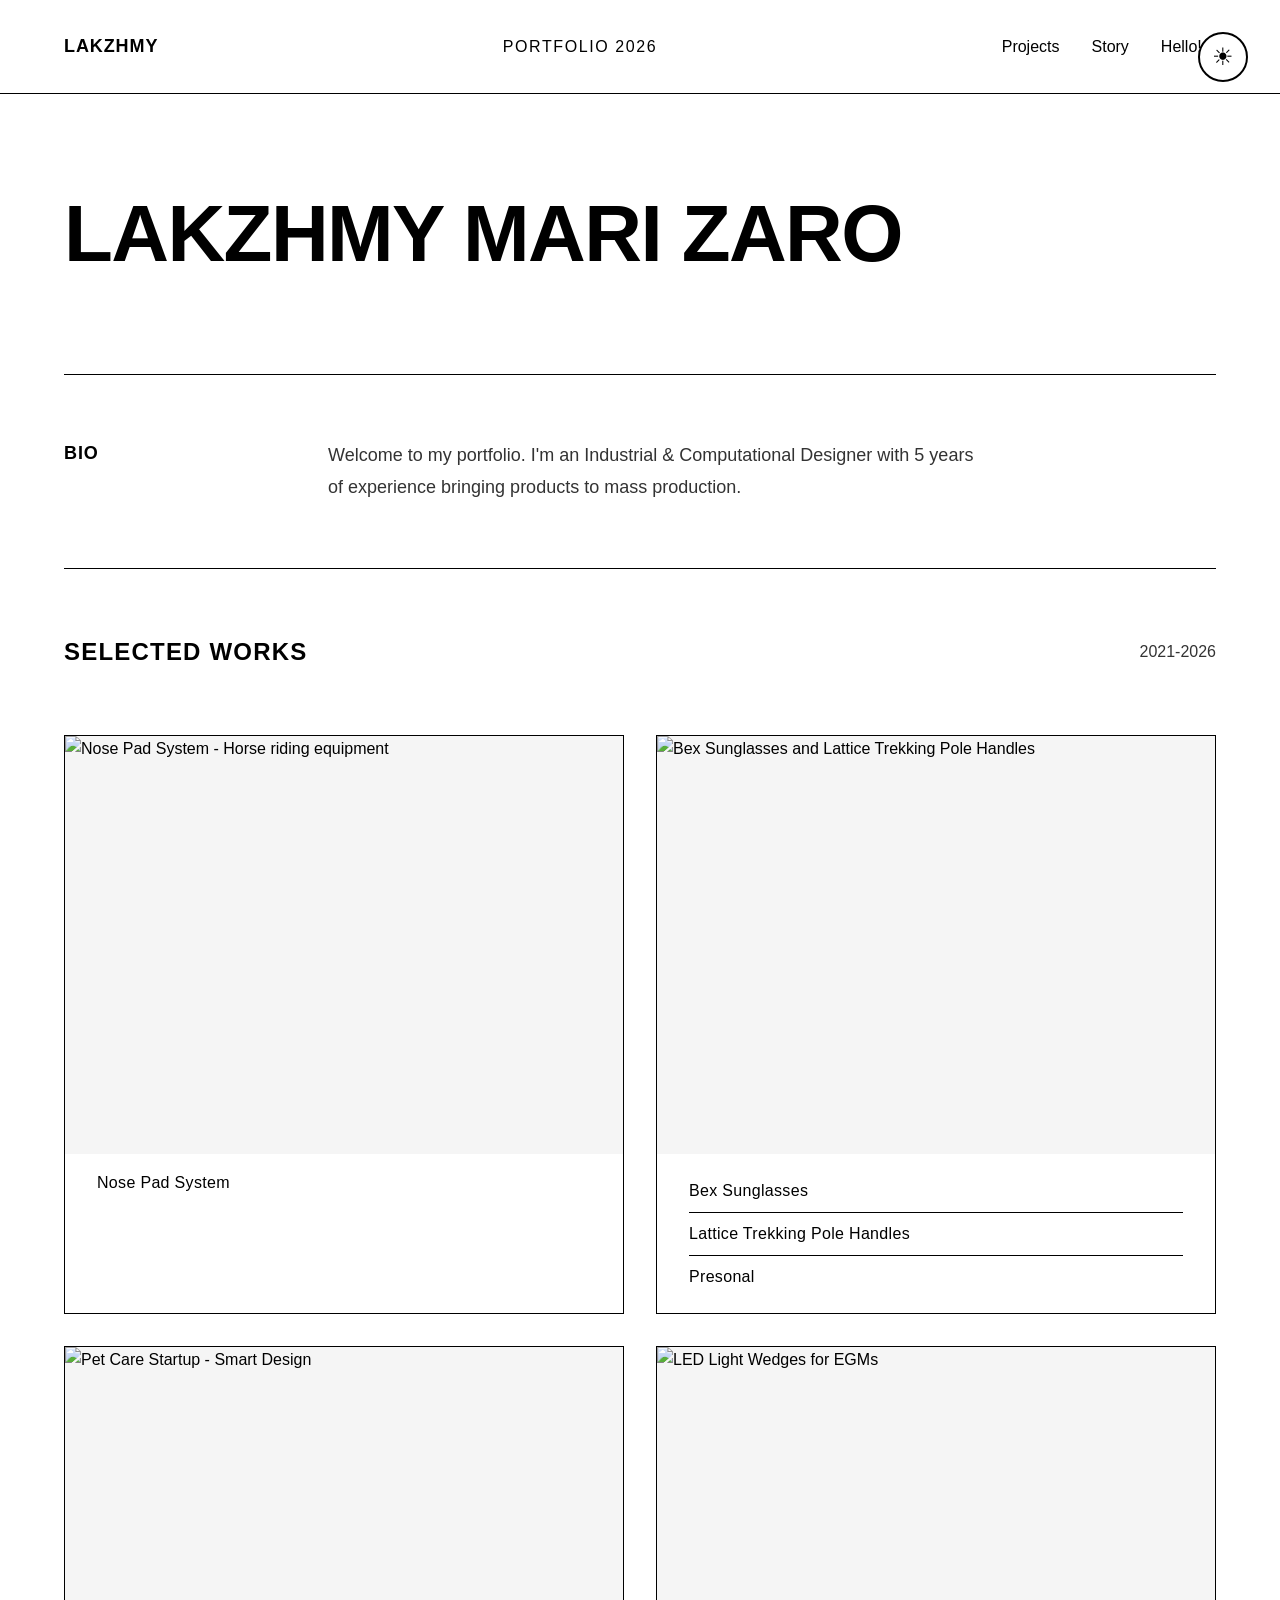
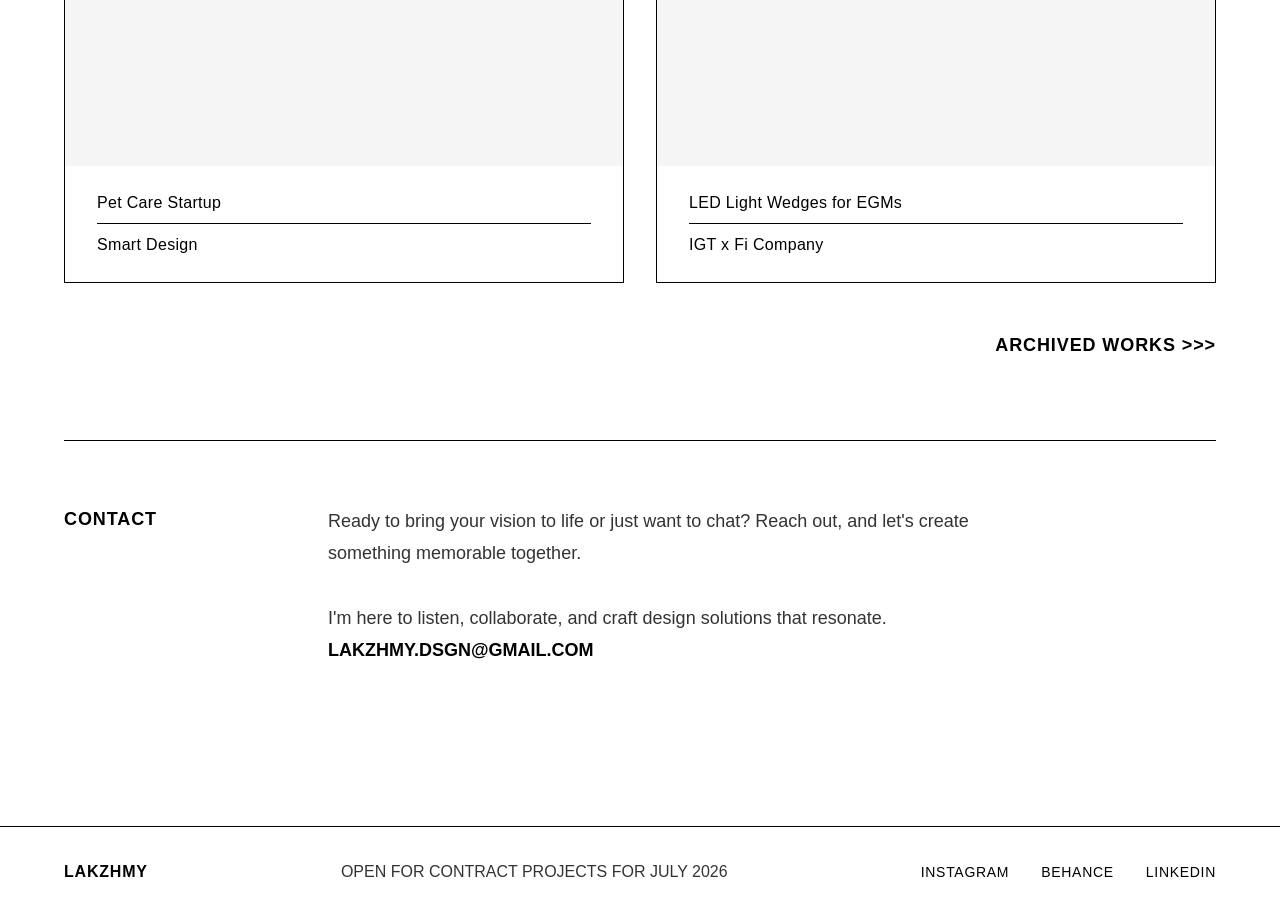
==== index.html @ 252c100a "Initial portfolio website implementation - Set up responsive home page with project grid - Implement" ====
<!DOCTYPE html>
<html lang="en">
<head>
    <meta charset="UTF-8">
    <meta name="viewport" content="width=device-width, initial-scale=1.0">
    <meta name="description" content="Lakzhmy Mari Zaro - Industrial & Computational Designer Portfolio">
    <title>Lakzhmy Mari Zaro | Portfolio 2026</title>
    <link rel="stylesheet" href="css/style.css">
</head>
<body>
    <!-- Theme Switcher Button -->
    <button id="theme-toggle" class="theme-toggle" aria-label="Toggle theme">
        <span class="theme-icon"></span>
    </button>

    <!-- Header -->
    <header class="header">
        <div class="header-left">
            <a href="index.html" class="logo">LAKZHMY</a>
        </div>
        <div class="header-center">
            <span class="portfolio-year">PORTFOLIO 2026</span>
        </div>
        <nav class="header-right">
            <a href="#projects" class="nav-link">Projects</a>
            <a href="story.html" class="nav-link">Story</a>
            <a href="#contact" class="nav-link">Hello! :)</a>
        </nav>
    </header>

    <!-- Main Content -->
    <main class="main-content">
        <!-- Hero Section -->
        <section class="hero">
            <h1 class="hero-title">LAKZHMY MARI ZARO</h1>
        </section>

        <!-- Bio Section -->
        <section class="bio-section">
            <div class="bio-container">
                <h2 class="bio-label">BIO</h2>
                <p class="bio-text">
                    Welcome to my portfolio. I'm an Industrial & Computational Designer with 5 years<br>
                    of experience bringing products to mass production.
                </p>
            </div>
        </section>

        <!-- Selected Works Section -->
        <section id="projects" class="selected-works">
            <div class="section-header">
                <h2 class="section-title">SELECTED WORKS</h2>
                <span class="section-years">2021-2026</span>
            </div>

            <div class="projects-grid">
                <!-- Project 1: Nose Pad System -->
                <a href="projects/nose-pad-system.html" class="project-card">
                    <div class="project-image">
                        <img src="https://images.unsplash.com/photo-1553284965-83fd3e82fa5a?w=800&h=600&fit=crop" alt="Nose Pad System - Horse riding equipment">
                    </div>
                    <h3 class="project-title">Nose Pad System</h3>
                </a>

                <!-- Project 2: Bex Sunglasses / Lattice Trekking -->
                <a href="projects/bex-sunglasses.html" class="project-card">
                    <div class="project-image">
                        <img src="https://images.unsplash.com/photo-1551632811-561732d1e306?w=800&h=600&fit=crop" alt="Bex Sunglasses and Lattice Trekking Pole Handles">
                    </div>
                    <div class="project-title-group">
                        <h3 class="project-title">Bex Sunglasses</h3>
                        <h3 class="project-title">Lattice Trekking Pole Handles</h3>
                        <h3 class="project-title">Presonal</h3>
                    </div>
                </a>

                <!-- Project 3: Pet Care Startup -->
                <a href="projects/pet-care-startup.html" class="project-card">
                    <div class="project-image">
                        <img src="https://images.unsplash.com/photo-1587300003388-59208cc962cb?w=800&h=600&fit=crop" alt="Pet Care Startup - Smart Design">
                    </div>
                    <div class="project-title-group">
                        <h3 class="project-title">Pet Care Startup</h3>
                        <h3 class="project-title">Smart Design</h3>
                    </div>
                </a>

                <!-- Project 4: LED Light Wedges -->
                <a href="projects/led-light-wedges.html" class="project-card">
                    <div class="project-image">
                        <img src="https://images.unsplash.com/photo-1511512578047-dfb367046420?w=800&h=600&fit=crop" alt="LED Light Wedges for EGMs">
                    </div>
                    <div class="project-title-group">
                        <h3 class="project-title">LED Light Wedges for EGMs</h3>
                        <h3 class="project-title">IGT x Fi Company</h3>
                    </div>
                </a>
            </div>

            <div class="archived-link">
                <a href="#" class="archived-works-link">ARCHIVED WORKS >>></a>
            </div>
        </section>

        <!-- Contact Section -->
        <section id="contact" class="contact-section">
            <div class="contact-container">
                <h2 class="contact-label">CONTACT</h2>
                <div class="contact-content">
                    <p class="contact-text">
                        Ready to bring your vision to life or just want to chat? Reach out, and let's create<br>
                        something memorable together.
                    </p>
                    <p class="contact-text">
                        I'm here to listen, collaborate, and craft design solutions that resonate.<br>
                        <a href="mailto:lakzhmy.dsgn@gmail.com" class="contact-email">LAKZHMY.DSGN@GMAIL.COM</a>
                    </p>
                </div>
            </div>
        </section>
    </main>

    <!-- Footer -->
    <footer class="footer">
        <div class="footer-left">
            <span class="footer-brand">LAKZHMY</span>
        </div>
        <div class="footer-center">
            <span class="footer-text">OPEN FOR CONTRACT PROJECTS FOR JULY 2026</span>
        </div>
        <div class="footer-right">
            <a href="https://instagram.com" target="_blank" rel="noopener" class="footer-link">INSTAGRAM</a>
            <a href="https://behance.net" target="_blank" rel="noopener" class="footer-link">BEHANCE</a>
            <a href="https://linkedin.com" target="_blank" rel="noopener" class="footer-link">LINKEDIN</a>
        </div>
    </footer>

    <script src="js/main.js"></script>
</body>
</html>
---- css/style.css ----
/* ===========================
   CSS VARIABLES & THEMING
   =========================== */
:root {
    /* Light Theme (Default) */
    --bg-primary: #FFFFFF;
    --bg-secondary: #F5F5F5;
    --text-primary: #000000;
    --text-secondary: #333333;
    --border-color: #000000;
    --hover-bg: #000000;
    --hover-text: #FFFFFF;

    /* Spacing */
    --spacing-xs: 0.5rem;
    --spacing-sm: 1rem;
    --spacing-md: 2rem;
    --spacing-lg: 4rem;
    --spacing-xl: 6rem;

    /* Typography */
    --font-family: 'Urbanist', -apple-system, BlinkMacSystemFont, 'Segoe UI', 'Helvetica Neue', Arial, sans-serif;
    --font-size-xs: 0.875rem;
    --font-size-sm: 1rem;
    --font-size-md: 1.125rem;
    --font-size-lg: 1.5rem;
    --font-size-xl: 3rem;
    --font-size-hero: 5rem;
}

/* Dark Theme */
[data-theme="dark"] {
    --bg-primary: #000000;
    --bg-secondary: #1A1A1A;
    --text-primary: #FFFFFF;
    --text-secondary: #CCCCCC;
    --border-color: #FFFFFF;
    --hover-bg: #FFFFFF;
    --hover-text: #000000;
}

/* ===========================
   RESET & BASE STYLES
   =========================== */
* {
    margin: 0;
    padding: 0;
    box-sizing: border-box;
}

html {
    scroll-behavior: smooth;
}

body {
    font-family: var(--font-family);
    background-color: var(--bg-primary);
    color: var(--text-primary);
    line-height: 1.6;
    transition: background-color 0.3s ease, color 0.3s ease;
    overflow-x: hidden;
}

a {
    color: inherit;
    text-decoration: none;
    transition: all 0.3s ease;
}

img {
    max-width: 100%;
    height: auto;
    display: block;
}

/* ===========================
   THEME TOGGLE BUTTON
   =========================== */
.theme-toggle {
    position: fixed;
    top: 2rem;
    right: 2rem;
    z-index: 1000;
    width: 50px;
    height: 50px;
    border-radius: 50%;
    border: 2px solid var(--border-color);
    background-color: var(--bg-primary);
    cursor: pointer;
    display: flex;
    align-items: center;
    justify-content: center;
    transition: all 0.3s ease;
}

.theme-toggle:hover {
    background-color: var(--hover-bg);
    transform: rotate(180deg);
}

.theme-icon::before {
    content: '☀';
    font-size: 1.5rem;
    transition: all 0.3s ease;
}

[data-theme="dark"] .theme-icon::before {
    content: '☾';
}

.theme-toggle:hover .theme-icon::before {
    color: var(--hover-text);
}

/* ===========================
   HEADER
   =========================== */
.header {
    display: flex;
    justify-content: space-between;
    align-items: center;
    padding: 2rem 4rem;
    border-bottom: 1px solid var(--border-color);
    position: sticky;
    top: 0;
    background-color: var(--bg-primary);
    z-index: 100;
}

.logo {
    font-size: var(--font-size-md);
    font-weight: 600;
    letter-spacing: 0.05em;
}

.portfolio-year {
    font-size: var(--font-size-sm);
    font-weight: 500;
    letter-spacing: 0.1em;
}

.header-right {
    display: flex;
    gap: var(--spacing-md);
}

.nav-link {
    font-size: var(--font-size-sm);
    font-weight: 400;
    position: relative;
}

.nav-link::after {
    content: '';
    position: absolute;
    bottom: -4px;
    left: 0;
    width: 0;
    height: 2px;
    background-color: var(--text-primary);
    transition: width 0.3s ease;
}

.nav-link:hover::after {
    width: 100%;
}

/* ===========================
   MAIN CONTENT
   =========================== */
.main-content {
    max-width: 1400px;
    margin: 0 auto;
    padding: 0 4rem;
}

/* ===========================
   HERO SECTION
   =========================== */
.hero {
    padding: var(--spacing-xl) 0;
    text-align: left;
}

.hero-title {
    font-size: var(--font-size-hero);
    font-weight: 700;
    letter-spacing: -0.02em;
    line-height: 1.1;
}

/* ===========================
   BIO SECTION
   =========================== */
.bio-section {
    padding: var(--spacing-lg) 0;
    border-top: 1px solid var(--border-color);
}

.bio-container {
    display: grid;
    grid-template-columns: 200px 1fr;
    gap: var(--spacing-lg);
}

.bio-label {
    font-size: var(--font-size-md);
    font-weight: 600;
    letter-spacing: 0.05em;
}

.bio-text {
    font-size: var(--font-size-md);
    line-height: 1.8;
    color: var(--text-secondary);
}

/* ===========================
   SELECTED WORKS SECTION
   =========================== */
.selected-works {
    padding: var(--spacing-lg) 0;
    border-top: 1px solid var(--border-color);
}

.section-header {
    display: flex;
    justify-content: space-between;
    align-items: center;
    margin-bottom: var(--spacing-lg);
}

.section-title {
    font-size: var(--font-size-lg);
    font-weight: 600;
    letter-spacing: 0.05em;
}

.section-years {
    font-size: var(--font-size-sm);
    color: var(--text-secondary);
}

/* ===========================
   PROJECTS GRID
   =========================== */
.projects-grid {
    display: grid;
    grid-template-columns: repeat(2, 1fr);
    gap: var(--spacing-md);
    margin-bottom: var(--spacing-md);
}

.project-card {
    display: block;
    border: 1px solid var(--border-color);
    overflow: hidden;
    transition: transform 0.3s ease, box-shadow 0.3s ease;
}

.project-card:hover {
    transform: translateY(-8px);
    box-shadow: 0 10px 30px rgba(0, 0, 0, 0.1);
}

[data-theme="dark"] .project-card:hover {
    box-shadow: 0 10px 30px rgba(255, 255, 255, 0.1);
}

.project-image {
    width: 100%;
    aspect-ratio: 4/3;
    overflow: hidden;
    background-color: var(--bg-secondary);
}

.project-image img {
    width: 100%;
    height: 100%;
    object-fit: cover;
    transition: transform 0.3s ease;
}

.project-card:hover .project-image img {
    transform: scale(1.05);
}

.project-title,
.project-title-group {
    padding: var(--spacing-sm) var(--spacing-md);
    background-color: var(--bg-primary);
}

.project-title {
    font-size: var(--font-size-sm);
    font-weight: 500;
    letter-spacing: 0.02em;
}

.project-title-group .project-title {
    padding: var(--spacing-xs) 0;
    border-bottom: 1px solid var(--border-color);
}

.project-title-group .project-title:last-child {
    border-bottom: none;
}

/* ===========================
   ARCHIVED WORKS LINK
   =========================== */
.archived-link {
    text-align: right;
    margin-top: var(--spacing-md);
}

.archived-works-link {
    font-size: var(--font-size-md);
    font-weight: 600;
    letter-spacing: 0.05em;
    display: inline-block;
    padding: var(--spacing-sm) 0;
}

.archived-works-link:hover {
    text-decoration: underline;
}

/* ===========================
   CONTACT SECTION
   =========================== */
.contact-section {
    padding: var(--spacing-lg) 0;
    border-top: 1px solid var(--border-color);
}

.contact-container {
    display: grid;
    grid-template-columns: 200px 1fr;
    gap: var(--spacing-lg);
}

.contact-label {
    font-size: var(--font-size-md);
    font-weight: 600;
    letter-spacing: 0.05em;
}

.contact-content {
    display: flex;
    flex-direction: column;
    gap: var(--spacing-md);
}

.contact-text {
    font-size: var(--font-size-md);
    line-height: 1.8;
    color: var(--text-secondary);
}

.contact-email {
    font-weight: 600;
    color: var(--text-primary);
    text-decoration: none;
}

.contact-email:hover {
    text-decoration: underline;
}

/* ===========================
   FOOTER
   =========================== */
.footer {
    display: flex;
    justify-content: space-between;
    align-items: center;
    padding: 2rem 4rem;
    border-top: 1px solid var(--border-color);
    margin-top: var(--spacing-xl);
}

.footer-brand {
    font-size: var(--font-size-sm);
    font-weight: 600;
    letter-spacing: 0.05em;
}

.footer-text {
    font-size: var(--font-size-sm);
    color: var(--text-secondary);
}

.footer-right {
    display: flex;
    gap: var(--spacing-md);
}

.footer-link {
    font-size: var(--font-size-xs);
    font-weight: 500;
    letter-spacing: 0.05em;
}

.footer-link:hover {
    text-decoration: underline;
}

/* ===========================
   RESPONSIVE DESIGN
   =========================== */

/* Tablet (768px - 1024px) */
@media (max-width: 1024px) {
    :root {
        --font-size-hero: 4rem;
        --spacing-lg: 3rem;
        --spacing-xl: 4rem;
    }

    .header,
    .main-content,
    .footer {
        padding-left: 2rem;
        padding-right: 2rem;
    }

    .bio-container,
    .contact-container {
        grid-template-columns: 150px 1fr;
    }
}

/* Mobile (max 768px) */
@media (max-width: 768px) {
    :root {
        --font-size-hero: 2.5rem;
        --font-size-xl: 2rem;
        --font-size-lg: 1.25rem;
        --spacing-md: 1.5rem;
        --spacing-lg: 2rem;
        --spacing-xl: 3rem;
    }

    .theme-toggle {
        top: 1rem;
        right: 1rem;
        width: 40px;
        height: 40px;
    }

    .header {
        flex-direction: column;
        gap: var(--spacing-sm);
        padding: 1.5rem;
        text-align: center;
    }

    .header-center {
        order: -1;
    }

    .header-right {
        gap: var(--spacing-sm);
    }

    .main-content,
    .footer {
        padding: 0 1.5rem;
    }

    .bio-container,
    .contact-container {
        grid-template-columns: 1fr;
        gap: var(--spacing-sm);
    }

    .projects-grid {
        grid-template-columns: 1fr;
        gap: var(--spacing-sm);
    }

    .footer {
        flex-direction: column;
        gap: var(--spacing-sm);
        text-align: center;
    }

    .footer-right {
        flex-direction: column;
        gap: var(--spacing-xs);
    }
}

/* Small Mobile (max 480px) */
@media (max-width: 480px) {
    :root {
        --font-size-hero: 2rem;
    }

    .hero-title {
        word-break: break-word;
    }

    .header-right {
        flex-direction: column;
        gap: 0.5rem;
    }
}
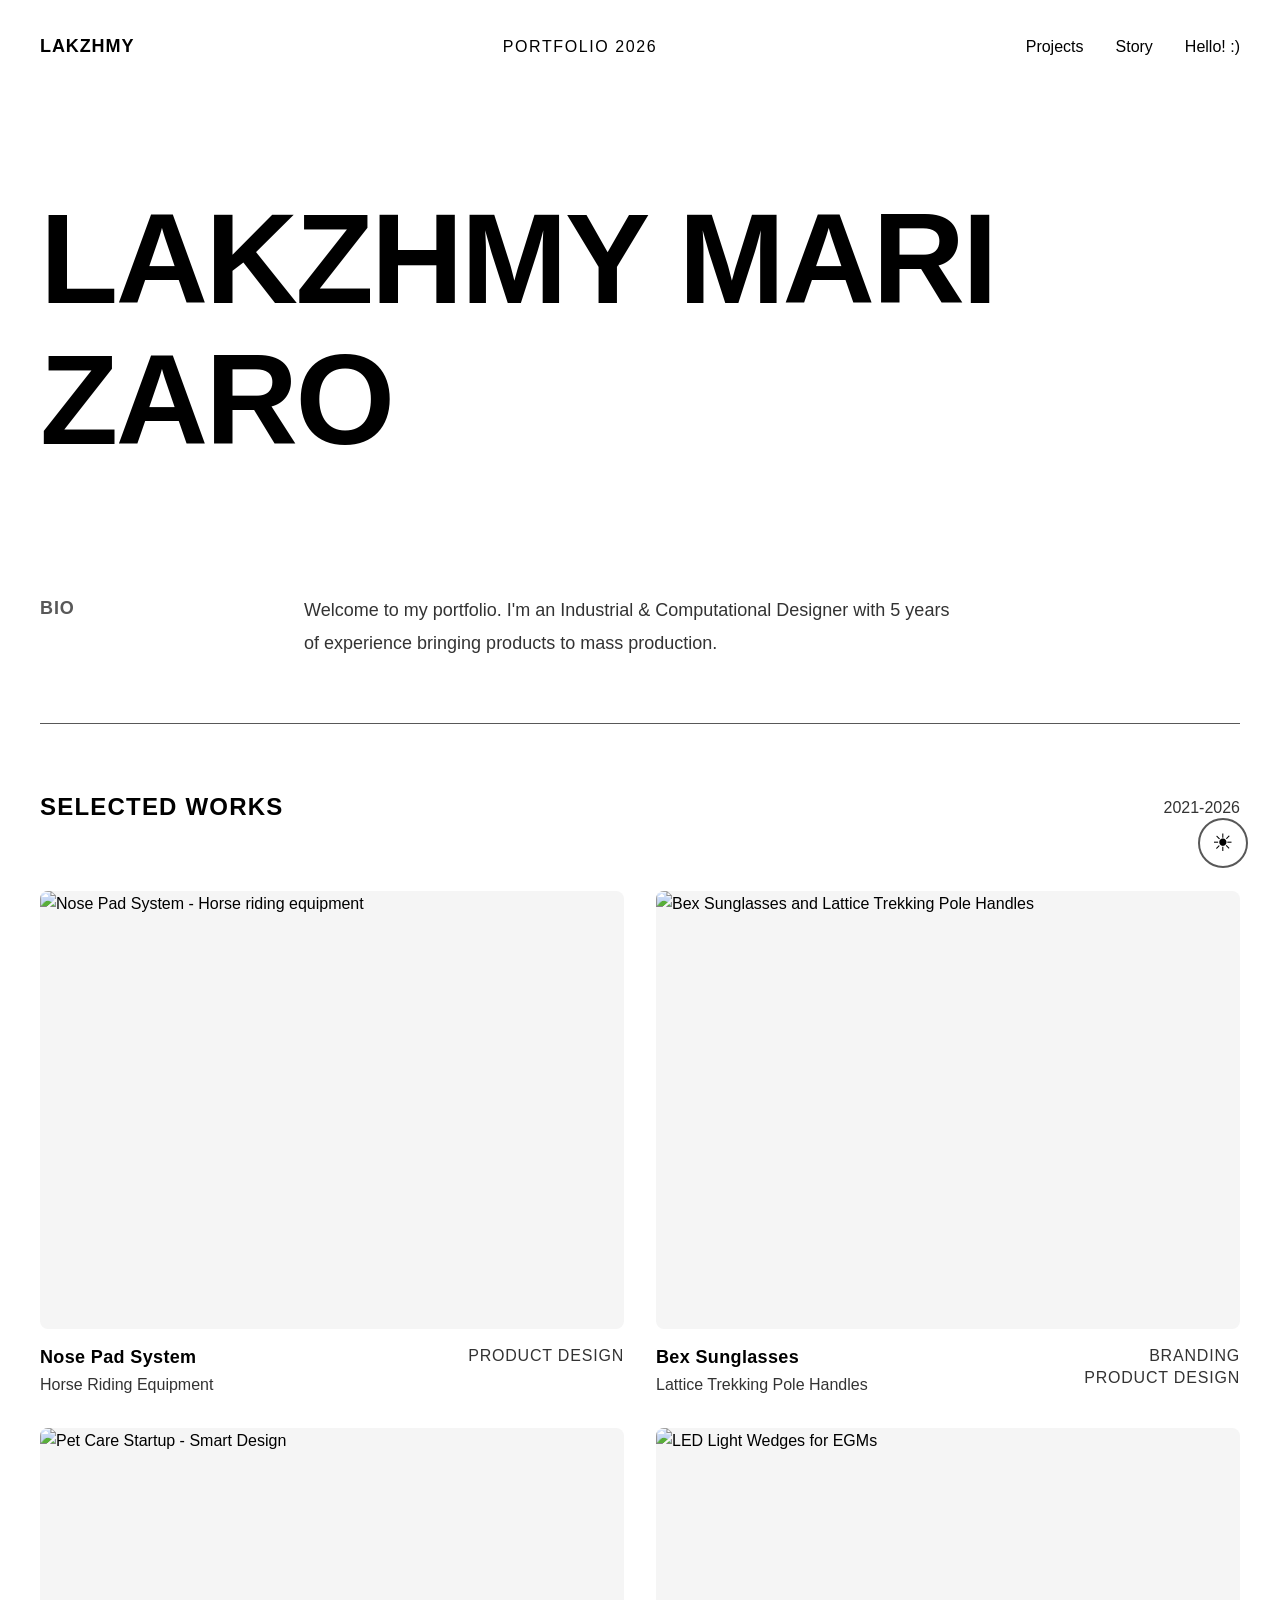
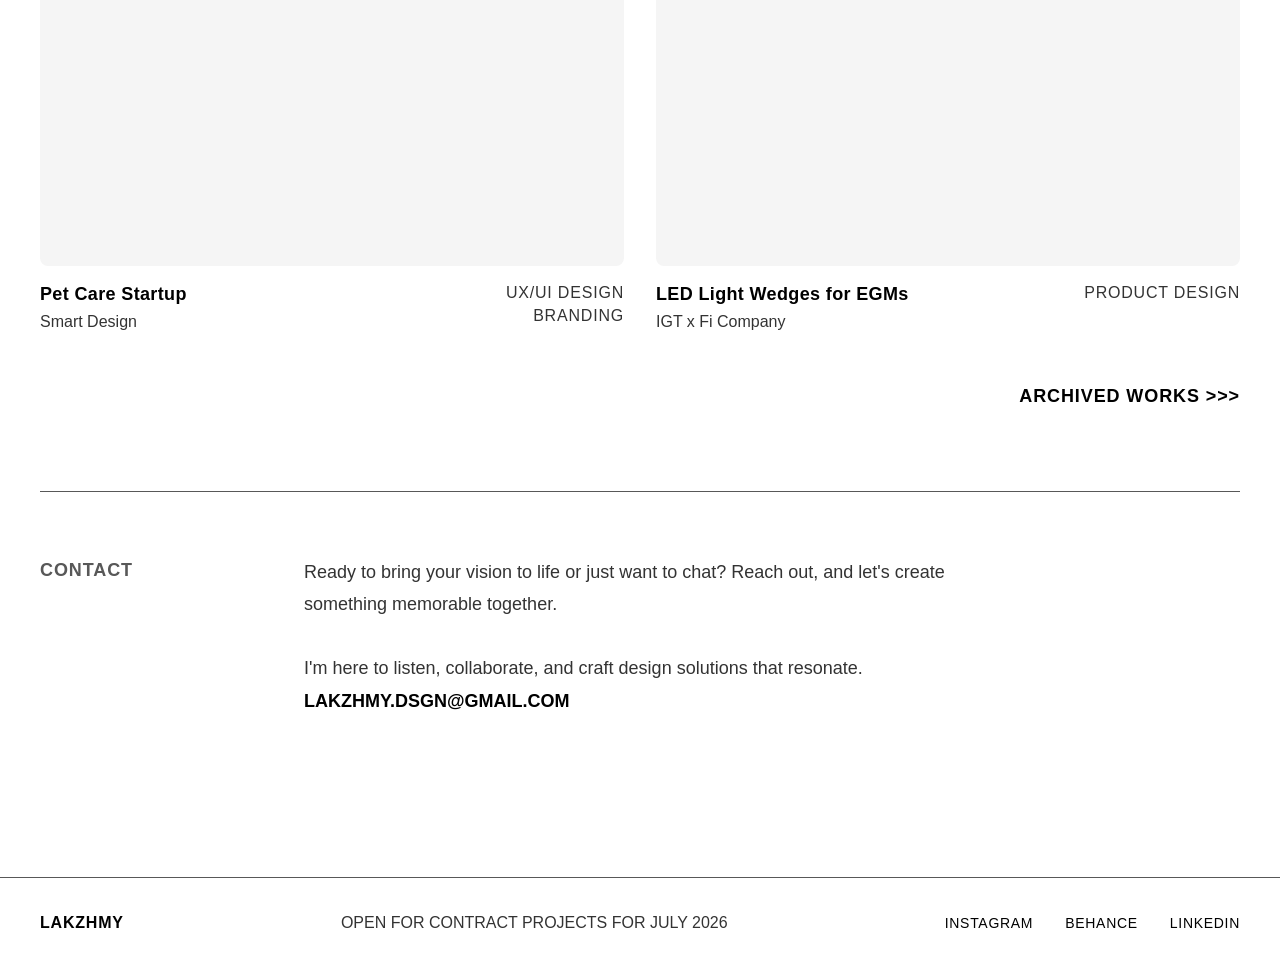
==== commit 789dc0dd: "Update portfolio design: refined borders, spacing, and project card layout - Updated border styling:" ====
--- a/index.html
+++ b/index.html
@@ -59,7 +59,13 @@
                     <div class="project-image">
                         <img src="https://images.unsplash.com/photo-1553284965-83fd3e82fa5a?w=800&h=600&fit=crop" alt="Nose Pad System - Horse riding equipment">
                     </div>
-                    <h3 class="project-title">Nose Pad System</h3>
+                    <div class="project-info">
+                        <div class="project-details">
+                            <h3 class="project-title">Nose Pad System</h3>
+                            <p class="project-subtitle">Horse Riding Equipment</p>
+                        </div>
+                        <span class="project-type">Product Design</span>
+                    </div>
                 </a>
 
                 <!-- Project 2: Bex Sunglasses / Lattice Trekking -->
@@ -67,10 +73,12 @@
                     <div class="project-image">
                         <img src="https://images.unsplash.com/photo-1551632811-561732d1e306?w=800&h=600&fit=crop" alt="Bex Sunglasses and Lattice Trekking Pole Handles">
                     </div>
-                    <div class="project-title-group">
-                        <h3 class="project-title">Bex Sunglasses</h3>
-                        <h3 class="project-title">Lattice Trekking Pole Handles</h3>
-                        <h3 class="project-title">Presonal</h3>
+                    <div class="project-info">
+                        <div class="project-details">
+                            <h3 class="project-title">Bex Sunglasses</h3>
+                            <p class="project-subtitle">Lattice Trekking Pole Handles</p>
+                        </div>
+                        <span class="project-type">Branding<br>Product Design</span>
                     </div>
                 </a>
 
@@ -79,9 +87,12 @@
                     <div class="project-image">
                         <img src="https://images.unsplash.com/photo-1587300003388-59208cc962cb?w=800&h=600&fit=crop" alt="Pet Care Startup - Smart Design">
                     </div>
-                    <div class="project-title-group">
-                        <h3 class="project-title">Pet Care Startup</h3>
-                        <h3 class="project-title">Smart Design</h3>
+                    <div class="project-info">
+                        <div class="project-details">
+                            <h3 class="project-title">Pet Care Startup</h3>
+                            <p class="project-subtitle">Smart Design</p>
+                        </div>
+                        <span class="project-type">UX/UI Design<br>Branding</span>
                     </div>
                 </a>
 
@@ -90,9 +101,12 @@
                     <div class="project-image">
                         <img src="https://images.unsplash.com/photo-1511512578047-dfb367046420?w=800&h=600&fit=crop" alt="LED Light Wedges for EGMs">
                     </div>
-                    <div class="project-title-group">
-                        <h3 class="project-title">LED Light Wedges for EGMs</h3>
-                        <h3 class="project-title">IGT x Fi Company</h3>
+                    <div class="project-info">
+                        <div class="project-details">
+                            <h3 class="project-title">LED Light Wedges for EGMs</h3>
+                            <p class="project-subtitle">IGT x Fi Company</p>
+                        </div>
+                        <span class="project-type">Product Design</span>
                     </div>
                 </a>
             </div>
--- a/css/style.css
+++ b/css/style.css
@@ -7,7 +7,8 @@
     --bg-secondary: #F5F5F5;
     --text-primary: #000000;
     --text-secondary: #333333;
-    --border-color: #000000;
+    --border-color: #585858;
+    --label-color: #585858;
     --hover-bg: #000000;
     --hover-text: #FFFFFF;
 
@@ -34,7 +35,8 @@
     --bg-secondary: #1A1A1A;
     --text-primary: #FFFFFF;
     --text-secondary: #CCCCCC;
-    --border-color: #FFFFFF;
+    --border-color: #585858;
+    --label-color: #585858;
     --hover-bg: #FFFFFF;
     --hover-text: #000000;
 }
@@ -78,7 +80,7 @@
    =========================== */
 .theme-toggle {
     position: fixed;
-    top: 2rem;
+    bottom: 2rem;
     right: 2rem;
     z-index: 1000;
     width: 50px;
@@ -101,11 +103,13 @@
 .theme-icon::before {
     content: '☀';
     font-size: 1.5rem;
+    color: var(--text-primary);
     transition: all 0.3s ease;
 }
 
 [data-theme="dark"] .theme-icon::before {
     content: '☾';
+    color: var(--text-primary);
 }
 
 .theme-toggle:hover .theme-icon::before {
@@ -119,11 +123,9 @@
     display: flex;
     justify-content: space-between;
     align-items: center;
-    padding: 2rem 4rem;
-    border-bottom: 1px solid var(--border-color);
+    padding: 2rem 40px;
     position: sticky;
     top: 0;
-    background-color: var(--bg-primary);
     z-index: 100;
 }
 
@@ -131,12 +133,16 @@
     font-size: var(--font-size-md);
     font-weight: 600;
     letter-spacing: 0.05em;
+    mix-blend-mode: difference;
+    color: var(--text-primary);
 }
 
 .portfolio-year {
     font-size: var(--font-size-sm);
     font-weight: 500;
     letter-spacing: 0.1em;
+    mix-blend-mode: difference;
+    color: var(--text-primary);
 }
 
 .header-right {
@@ -148,6 +154,8 @@
     font-size: var(--font-size-sm);
     font-weight: 400;
     position: relative;
+    mix-blend-mode: difference;
+    color: var(--text-primary);
 }
 
 .nav-link::after {
@@ -159,6 +167,7 @@
     height: 2px;
     background-color: var(--text-primary);
     transition: width 0.3s ease;
+    mix-blend-mode: difference;
 }
 
 .nav-link:hover::after {
@@ -169,9 +178,8 @@
    MAIN CONTENT
    =========================== */
 .main-content {
-    max-width: 1400px;
-    margin: 0 auto;
-    padding: 0 4rem;
+    margin: 0;
+    padding: 0 40px;
 }
 
 /* ===========================
@@ -179,14 +187,17 @@
    =========================== */
 .hero {
     padding: var(--spacing-xl) 0;
+    padding-bottom: 60px;
     text-align: left;
+    width: 100%;
 }
 
 .hero-title {
-    font-size: var(--font-size-hero);
+    font-size: clamp(2rem, 10vw, 160px);
     font-weight: 700;
     letter-spacing: -0.02em;
     line-height: 1.1;
+    width: 100%;
 }
 
 /* ===========================
@@ -194,7 +205,6 @@
    =========================== */
 .bio-section {
     padding: var(--spacing-lg) 0;
-    border-top: 1px solid var(--border-color);
 }
 
 .bio-container {
@@ -207,6 +217,7 @@
     font-size: var(--font-size-md);
     font-weight: 600;
     letter-spacing: 0.05em;
+    color: var(--label-color);
 }
 
 .bio-text {
@@ -220,7 +231,7 @@
    =========================== */
 .selected-works {
     padding: var(--spacing-lg) 0;
-    border-top: 1px solid var(--border-color);
+    border-top: 0.5px solid var(--border-color);
 }
 
 .section-header {
@@ -253,18 +264,7 @@
 
 .project-card {
     display: block;
-    border: 1px solid var(--border-color);
-    overflow: hidden;
-    transition: transform 0.3s ease, box-shadow 0.3s ease;
-}
-
-.project-card:hover {
-    transform: translateY(-8px);
-    box-shadow: 0 10px 30px rgba(0, 0, 0, 0.1);
-}
-
-[data-theme="dark"] .project-card:hover {
-    box-shadow: 0 10px 30px rgba(255, 255, 255, 0.1);
+    transition: transform 0.3s ease;
 }
 
 .project-image {
@@ -272,6 +272,8 @@
     aspect-ratio: 4/3;
     overflow: hidden;
     background-color: var(--bg-secondary);
+    border-radius: 8px;
+    margin-bottom: var(--spacing-sm);
 }
 
 .project-image img {
@@ -285,25 +287,42 @@
     transform: scale(1.05);
 }
 
-.project-title,
-.project-title-group {
-    padding: var(--spacing-sm) var(--spacing-md);
-    background-color: var(--bg-primary);
+.project-info {
+    display: flex;
+    justify-content: space-between;
+    align-items: flex-start;
+    gap: var(--spacing-md);
+}
+
+.project-details {
+    text-align: left;
+    flex-grow: 1;
 }
 
 .project-title {
-    font-size: var(--font-size-sm);
-    font-weight: 500;
+    font-size: var(--font-size-md);
+    font-weight: 600;
     letter-spacing: 0.02em;
-}
-
-.project-title-group .project-title {
-    padding: var(--spacing-xs) 0;
-    border-bottom: 1px solid var(--border-color);
-}
-
-.project-title-group .project-title:last-child {
-    border-bottom: none;
+    line-height: 1.4;
+    margin-bottom: 0.25rem;
+}
+
+.project-subtitle {
+    font-size: var(--font-size-sm);
+    font-weight: 400;
+    color: var(--text-secondary);
+    line-height: 1.4;
+}
+
+.project-type {
+    font-size: var(--font-size-sm);
+    font-weight: 400;
+    color: var(--text-secondary);
+    text-transform: uppercase;
+    letter-spacing: 0.05em;
+    text-align: right;
+    flex-shrink: 0;
+    line-height: 1.4;
 }
 
 /* ===========================
@@ -331,7 +350,7 @@
    =========================== */
 .contact-section {
     padding: var(--spacing-lg) 0;
-    border-top: 1px solid var(--border-color);
+    border-top: 0.5px solid var(--border-color);
 }
 
 .contact-container {
@@ -344,6 +363,7 @@
     font-size: var(--font-size-md);
     font-weight: 600;
     letter-spacing: 0.05em;
+    color: var(--label-color);
 }
 
 .contact-content {
@@ -375,8 +395,8 @@
     display: flex;
     justify-content: space-between;
     align-items: center;
-    padding: 2rem 4rem;
-    border-top: 1px solid var(--border-color);
+    padding: 2rem 40px;
+    border-top: 0.5px solid var(--border-color);
     margin-top: var(--spacing-xl);
 }
 
@@ -413,16 +433,8 @@
 /* Tablet (768px - 1024px) */
 @media (max-width: 1024px) {
     :root {
-        --font-size-hero: 4rem;
         --spacing-lg: 3rem;
         --spacing-xl: 4rem;
-    }
-
-    .header,
-    .main-content,
-    .footer {
-        padding-left: 2rem;
-        padding-right: 2rem;
     }
 
     .bio-container,
@@ -434,7 +446,6 @@
 /* Mobile (max 768px) */
 @media (max-width: 768px) {
     :root {
-        --font-size-hero: 2.5rem;
         --font-size-xl: 2rem;
         --font-size-lg: 1.25rem;
         --spacing-md: 1.5rem;
@@ -443,7 +454,7 @@
     }
 
     .theme-toggle {
-        top: 1rem;
+        bottom: 1rem;
         right: 1rem;
         width: 40px;
         height: 40px;
@@ -452,7 +463,7 @@
     .header {
         flex-direction: column;
         gap: var(--spacing-sm);
-        padding: 1.5rem;
+        padding: 1.5rem 40px;
         text-align: center;
     }
 
@@ -464,9 +475,12 @@
         gap: var(--spacing-sm);
     }
 
-    .main-content,
+    .main-content {
+        padding: 0 40px;
+    }
+
     .footer {
-        padding: 0 1.5rem;
+        padding: 2rem 40px;
     }
 
     .bio-container,
@@ -494,10 +508,6 @@
 
 /* Small Mobile (max 480px) */
 @media (max-width: 480px) {
-    :root {
-        --font-size-hero: 2rem;
-    }
-
     .hero-title {
         word-break: break-word;
     }
